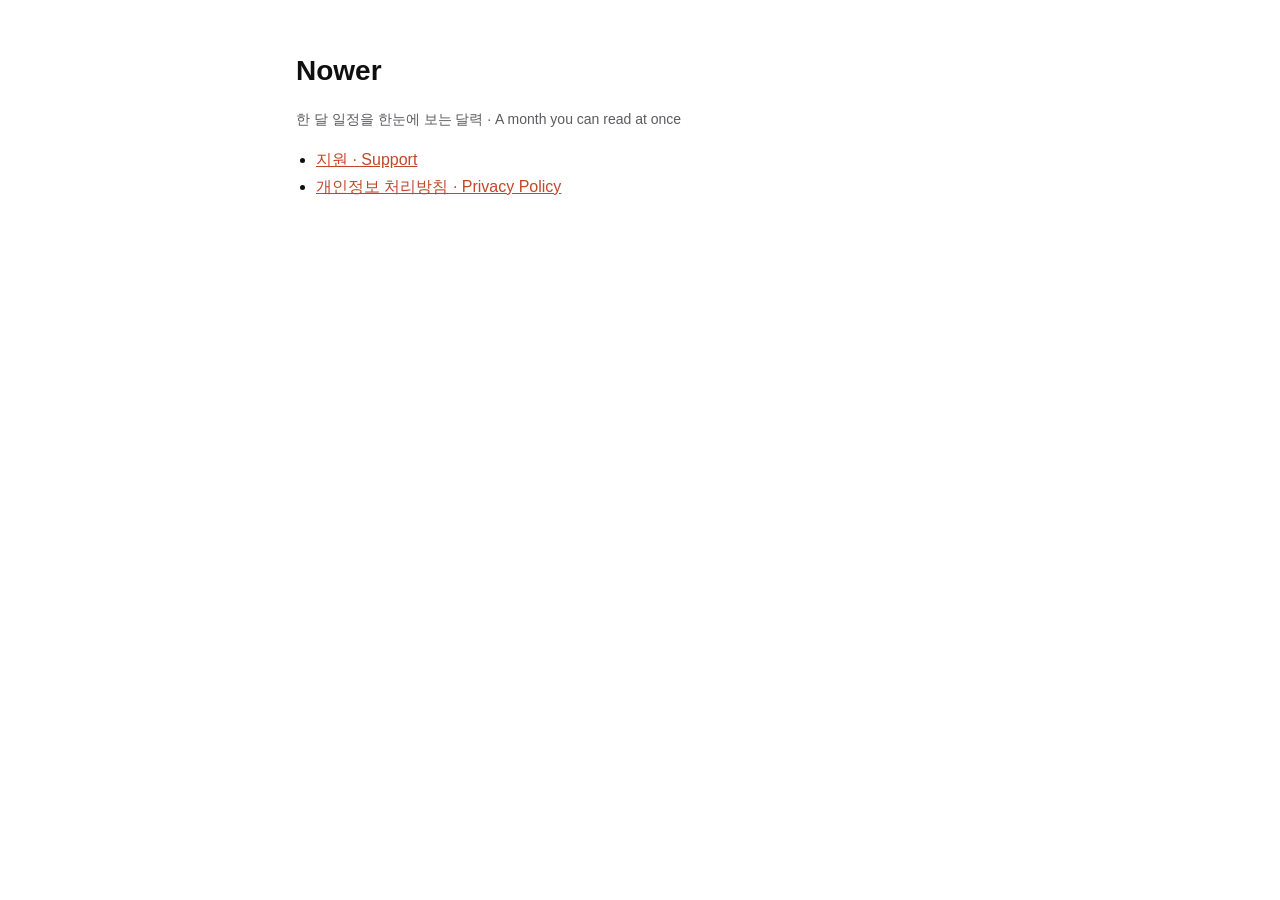
==== index.html @ e7044145 "Nower 지원 페이지와 개인정보 처리방침" ====
<!doctype html><html lang="ko"><head><meta charset="utf-8"><meta name="viewport" content="width=device-width,initial-scale=1">
<title>Nower</title><link rel="stylesheet" href="style.css"></head><body><main>
<h1>Nower</h1>
<p class="meta">한 달 일정을 한눈에 보는 달력 · A month you can read at once</p>
<ul>
<li><a href="support.html">지원 · Support</a></li>
<li><a href="privacy.html">개인정보 처리방침 · Privacy Policy</a></li>
</ul>
</main></body></html>
---- style.css ----
:root{--bg:#fff;--fg:#0F0F0F;--muted:#5b5b60;--accent:#C2462A;--line:#e6e6ea}
@media (prefers-color-scheme:dark){:root{--bg:#000;--fg:#F5F5F7;--muted:#a1a1a8;--accent:#F08A6E;--line:#2c2c2e}}
*{box-sizing:border-box}body{margin:0;background:var(--bg);color:var(--fg);font:16px/1.65 -apple-system,BlinkMacSystemFont,"Apple SD Gothic Neo","Segoe UI",sans-serif}
main{max-width:720px;margin:0 auto;padding:48px 16px 80px}h1{font-size:28px;margin:0 0 4px}h2{font-size:19px;margin:36px 0 8px}
.meta{color:var(--muted);font-size:14px}a{color:var(--accent)}nav{display:flex;gap:16px;font-size:14px;margin-bottom:32px}
hr{border:0;border-top:1px solid var(--line);margin:48px 0}ul{padding-left:20px}
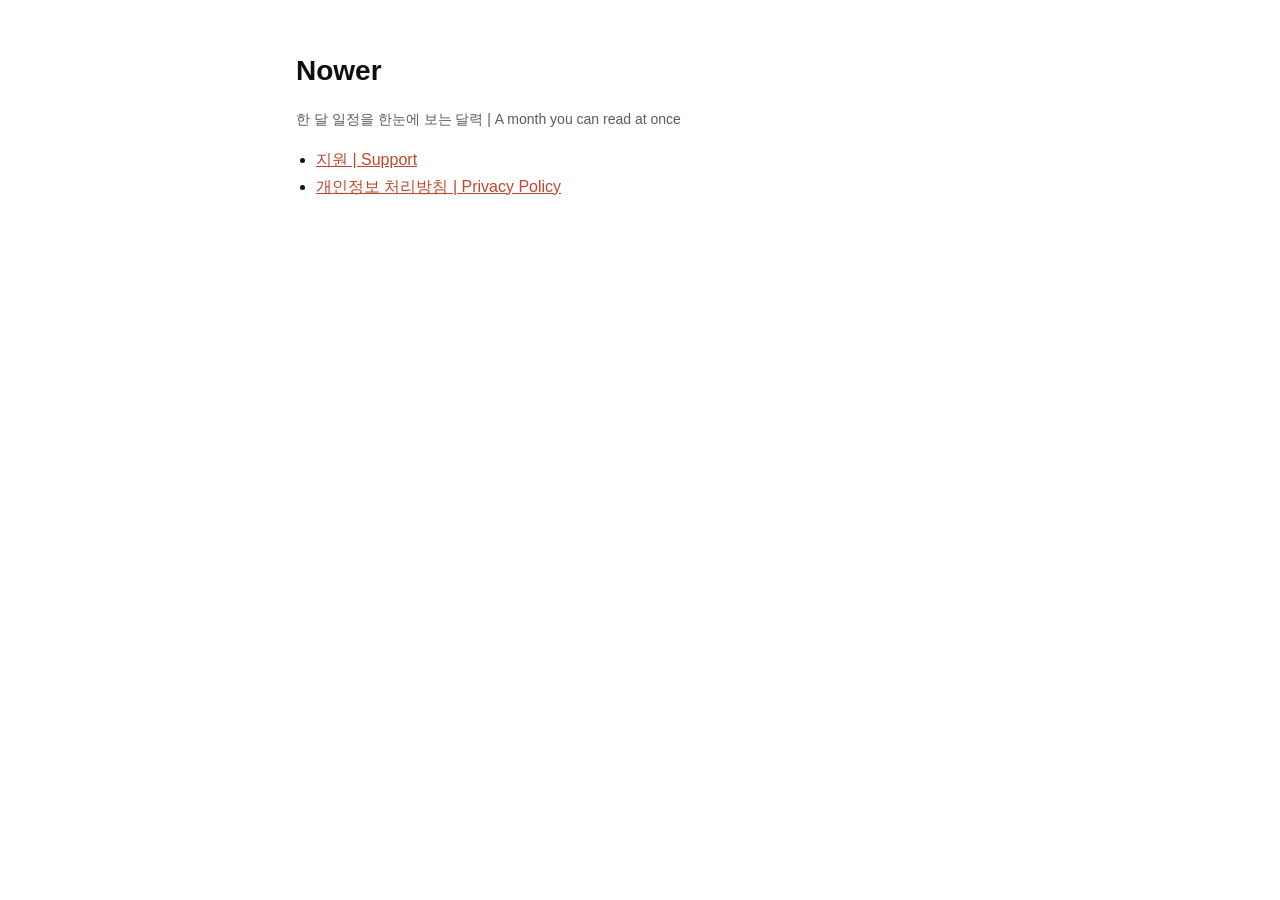
==== commit a0586cb3: "문구에서 기호 정리" ====
--- a/index.html
+++ b/index.html
@@ -1,9 +1,9 @@
 <!doctype html><html lang="ko"><head><meta charset="utf-8"><meta name="viewport" content="width=device-width,initial-scale=1">
 <title>Nower</title><link rel="stylesheet" href="style.css"></head><body><main>
 <h1>Nower</h1>
-<p class="meta">한 달 일정을 한눈에 보는 달력 · A month you can read at once</p>
+<p class="meta">한 달 일정을 한눈에 보는 달력 | A month you can read at once</p>
 <ul>
-<li><a href="support.html">지원 · Support</a></li>
-<li><a href="privacy.html">개인정보 처리방침 · Privacy Policy</a></li>
+<li><a href="support.html">지원 | Support</a></li>
+<li><a href="privacy.html">개인정보 처리방침 | Privacy Policy</a></li>
 </ul>
 </main></body></html>
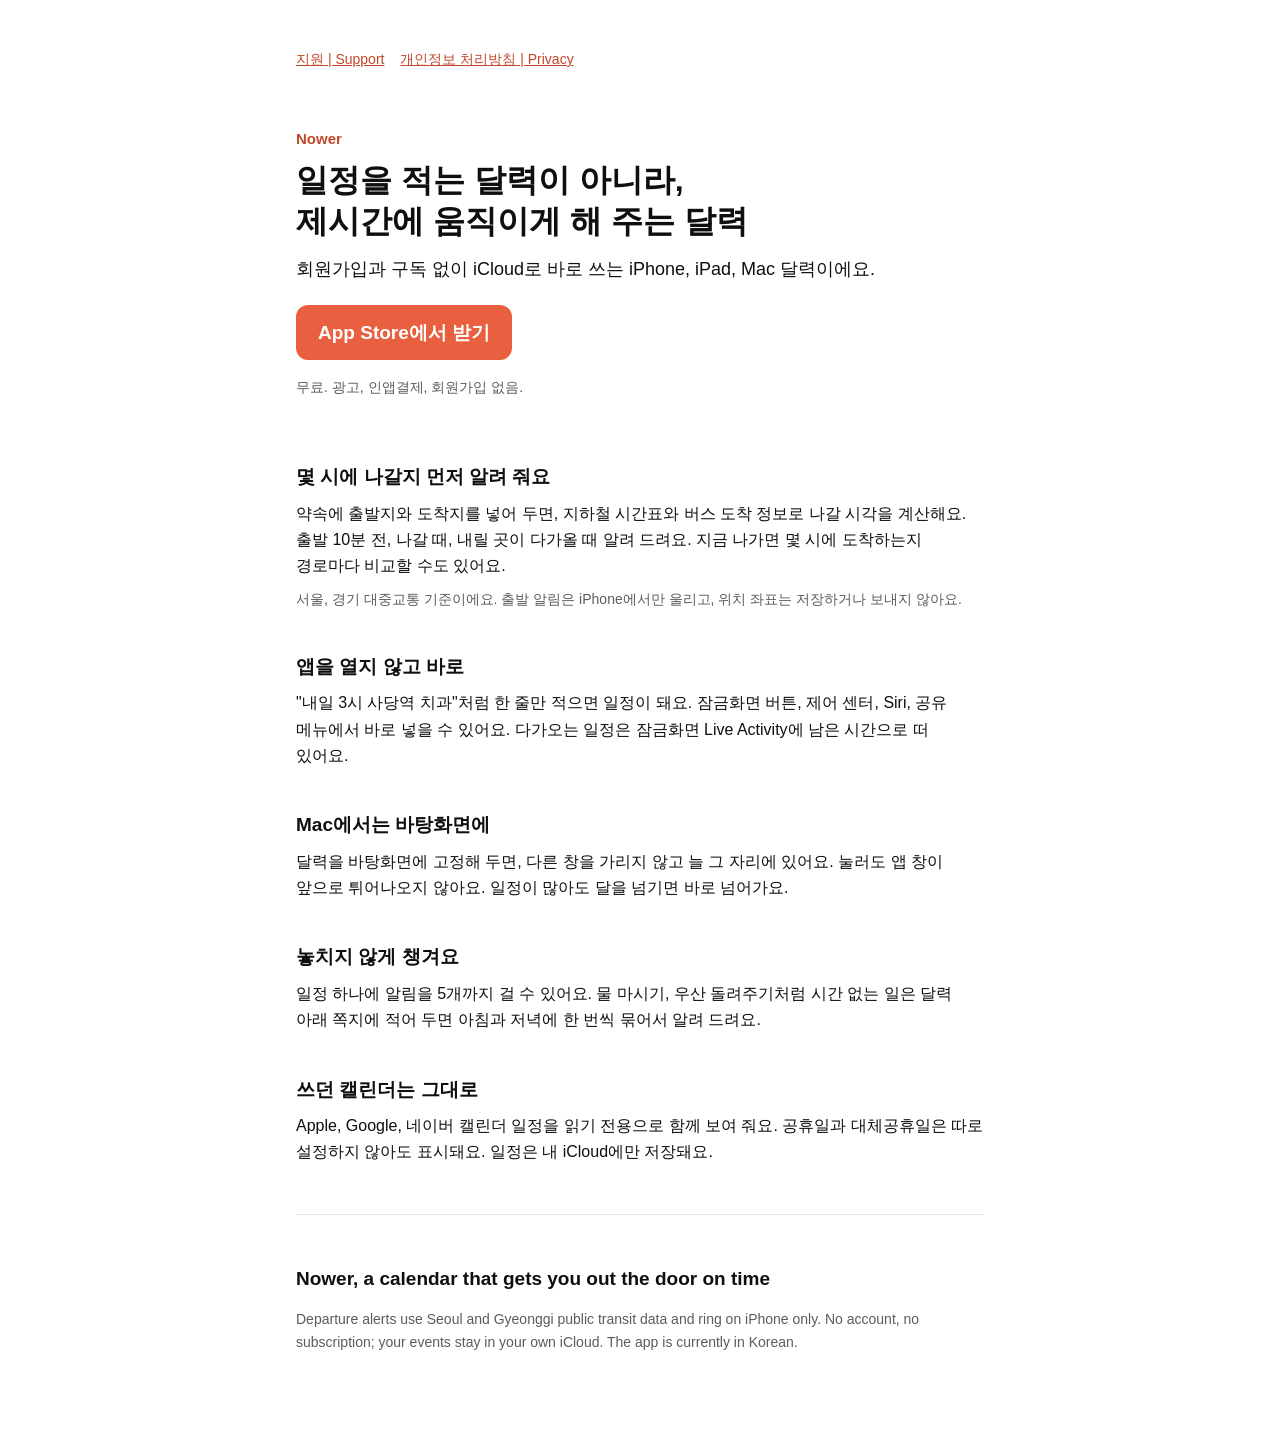
==== commit 8dcdd46d: "랜딩 첫 화면을 새 소개 문구로 일정을 적는 달력이 아니라, 제시간에 움직이게 해 주는 달력. 출발 알림, 앱 밖 빠른 추가, Mac 바탕화면 고정, 놓치지 않게 챙기기, 쓰던 캘" ====
--- a/index.html
+++ b/index.html
@@ -1,9 +1,47 @@
 <!doctype html><html lang="ko"><head><meta charset="utf-8"><meta name="viewport" content="width=device-width,initial-scale=1">
-<title>Nower</title><link rel="stylesheet" href="style.css"></head><body><main>
-<h1>Nower</h1>
-<p class="meta">한 달 일정을 한눈에 보는 달력 | A month you can read at once</p>
-<ul>
-<li><a href="support.html">지원 | Support</a></li>
-<li><a href="privacy.html">개인정보 처리방침 | Privacy Policy</a></li>
-</ul>
+<title>Nower | 제시간에 움직이게 해 주는 달력</title>
+<meta name="description" content="일정을 적는 달력이 아니라, 제시간에 움직이게 해 주는 달력. 회원가입과 구독 없이 iCloud로 바로 쓰는 iPhone, iPad, Mac 달력.">
+<link rel="stylesheet" href="style.css"></head><body><main>
+<nav><a href="support.html">지원 | Support</a><a href="privacy.html">개인정보 처리방침 | Privacy</a></nav>
+
+<header class="hero">
+<p class="eyebrow">Nower</p>
+<h1>일정을 적는 달력이 아니라,<br>제시간에 움직이게 해 주는 달력</h1>
+<p class="lead">회원가입과 구독 없이 iCloud로 바로 쓰는 iPhone, iPad, Mac 달력이에요.</p>
+<p><a class="cta" href="https://apps.apple.com/kr/app/id6743954536">App Store에서 받기</a></p>
+<p class="meta">무료. 광고, 인앱결제, 회원가입 없음.</p>
+</header>
+
+<section class="point">
+<h2>몇 시에 나갈지 먼저 알려 줘요</h2>
+<p>약속에 출발지와 도착지를 넣어 두면, 지하철 시간표와 버스 도착 정보로 나갈 시각을 계산해요. 출발 10분 전, 나갈 때, 내릴 곳이 다가올 때 알려 드려요. 지금 나가면 몇 시에 도착하는지 경로마다 비교할 수도 있어요.</p>
+<p class="meta">서울, 경기 대중교통 기준이에요. 출발 알림은 iPhone에서만 울리고, 위치 좌표는 저장하거나 보내지 않아요.</p>
+</section>
+
+<section class="point">
+<h2>앱을 열지 않고 바로</h2>
+<p>"내일 3시 사당역 치과"처럼 한 줄만 적으면 일정이 돼요. 잠금화면 버튼, 제어 센터, Siri, 공유 메뉴에서 바로 넣을 수 있어요. 다가오는 일정은 잠금화면 Live Activity에 남은 시간으로 떠 있어요.</p>
+</section>
+
+<section class="point">
+<h2>Mac에서는 바탕화면에</h2>
+<p>달력을 바탕화면에 고정해 두면, 다른 창을 가리지 않고 늘 그 자리에 있어요. 눌러도 앱 창이 앞으로 튀어나오지 않아요. 일정이 많아도 달을 넘기면 바로 넘어가요.</p>
+</section>
+
+<section class="point">
+<h2>놓치지 않게 챙겨요</h2>
+<p>일정 하나에 알림을 5개까지 걸 수 있어요. 물 마시기, 우산 돌려주기처럼 시간 없는 일은 달력 아래 쪽지에 적어 두면 아침과 저녁에 한 번씩 묶어서 알려 드려요.</p>
+</section>
+
+<section class="point">
+<h2>쓰던 캘린더는 그대로</h2>
+<p>Apple, Google, 네이버 캘린더 일정을 읽기 전용으로 함께 보여 줘요. 공휴일과 대체공휴일은 따로 설정하지 않아도 표시돼요. 일정은 내 iCloud에만 저장돼요.</p>
+</section>
+
+<hr>
+
+<section lang="en">
+<h2>Nower, a calendar that gets you out the door on time</h2>
+<p class="meta">Departure alerts use Seoul and Gyeonggi public transit data and ring on iPhone only. No account, no subscription; your events stay in your own iCloud. The app is currently in Korean.</p>
+</section>
 </main></body></html>
--- a/style.css
+++ b/style.css
@@ -4,3 +4,8 @@
 main{max-width:720px;margin:0 auto;padding:48px 16px 80px}h1{font-size:28px;margin:0 0 4px}h2{font-size:19px;margin:36px 0 8px}
 .meta{color:var(--muted);font-size:14px}a{color:var(--accent)}nav{display:flex;gap:16px;font-size:14px;margin-bottom:32px}
 hr{border:0;border-top:1px solid var(--line);margin:48px 0}ul{padding-left:20px}
+.hero{padding:24px 0 8px}.hero h1{font-size:32px;line-height:1.3;margin:0 0 12px;text-wrap:balance}.eyebrow{color:var(--accent);font-weight:700;font-size:15px;margin:0 0 8px}
+.lead{font-size:18px;margin:0 0 20px}.cta{display:inline-block;background:#E8603F;color:#fff;font-weight:700;font-size:19px;padding:12px 22px;border-radius:12px;text-decoration:none}
+.point{margin-top:40px}.point h2{margin:0 0 8px}.point p{margin:0 0 8px}
+@media (max-width:480px){.hero h1{font-size:26px}.lead{font-size:16px}}
+main{word-break:keep-all;overflow-wrap:anywhere}
